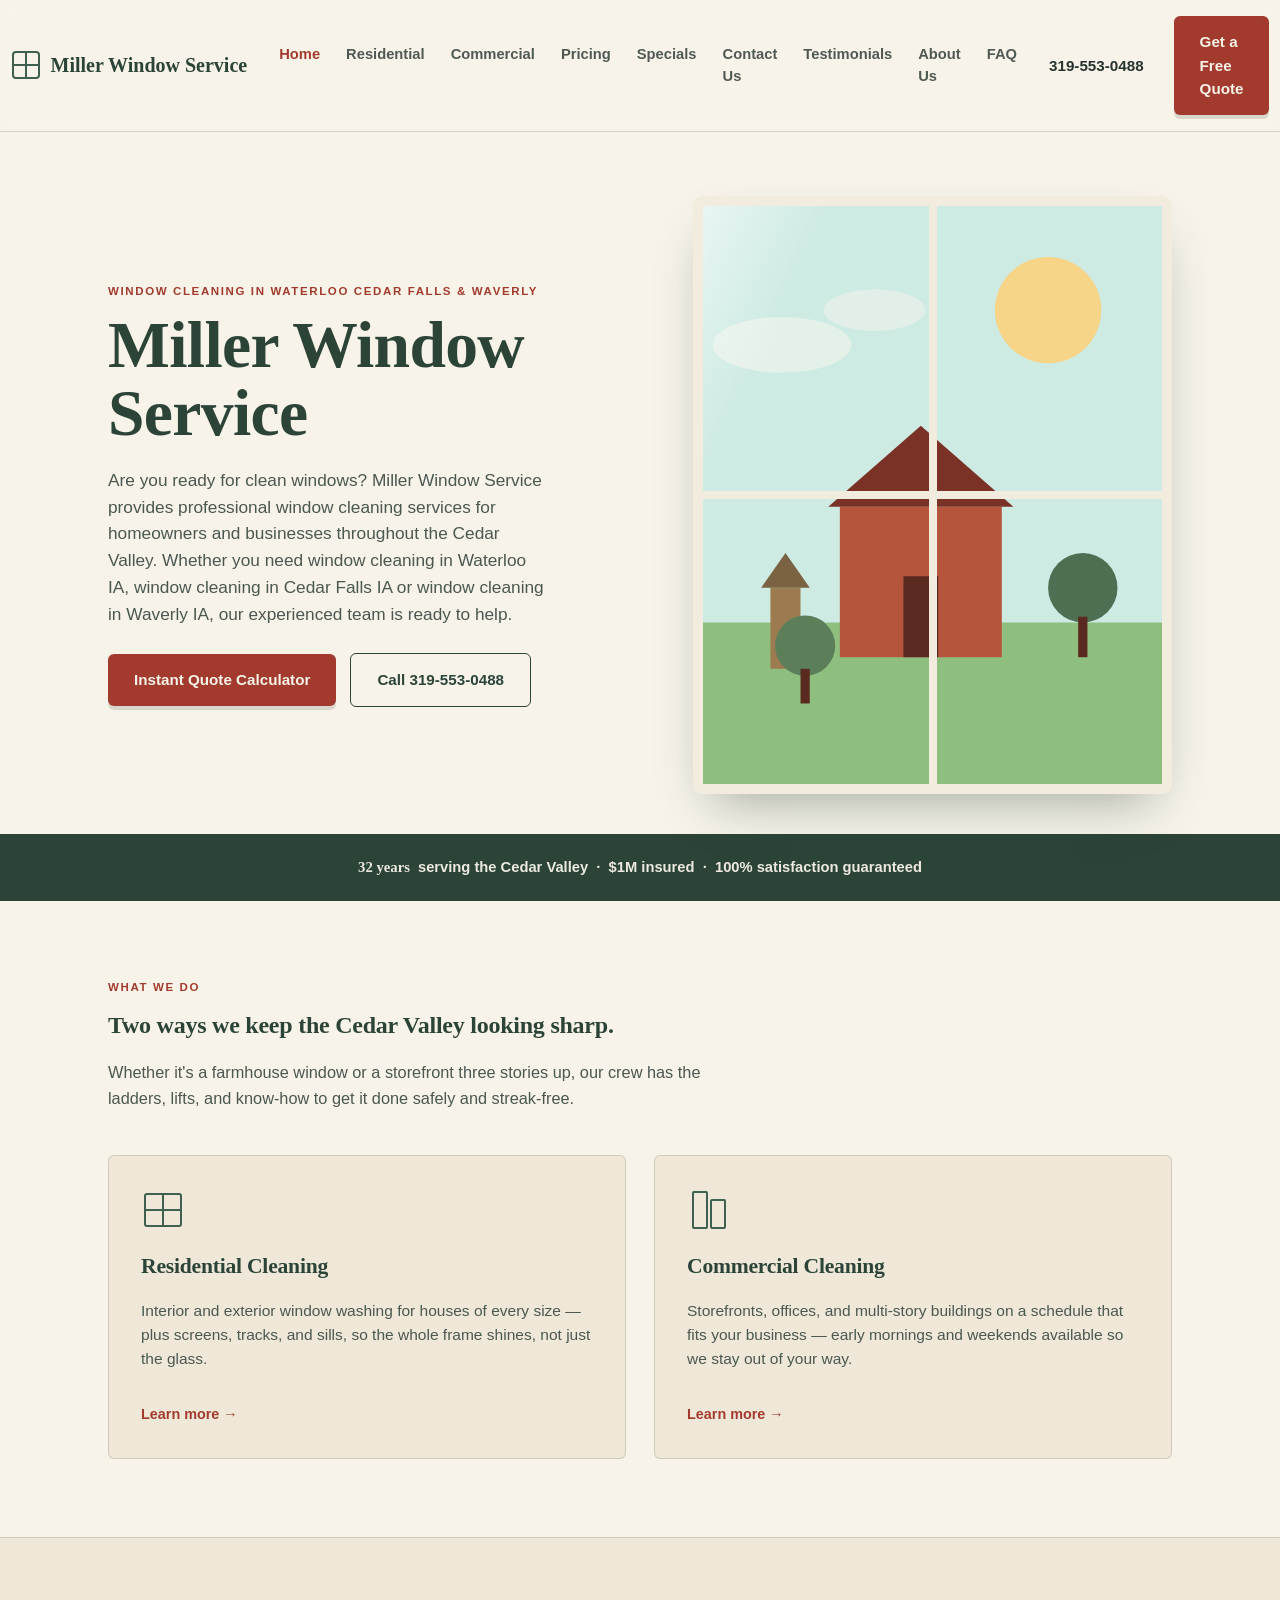
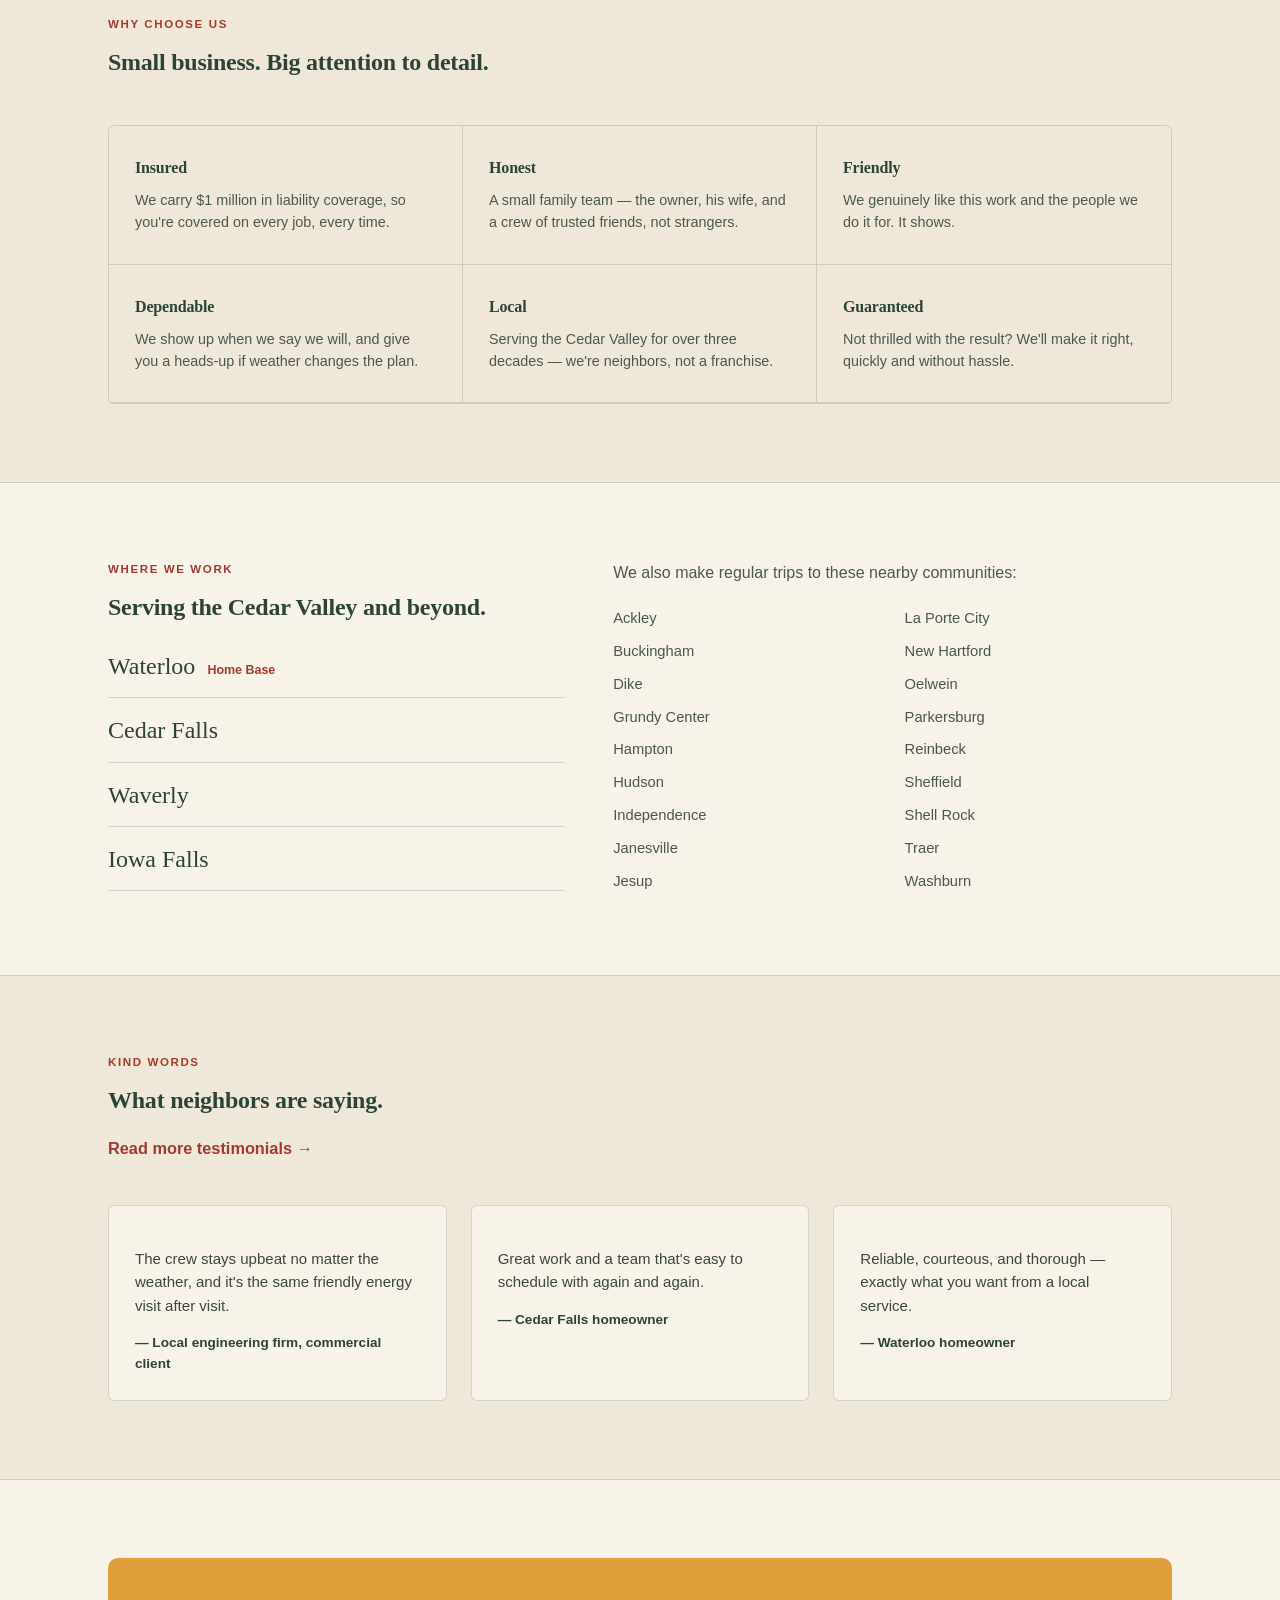
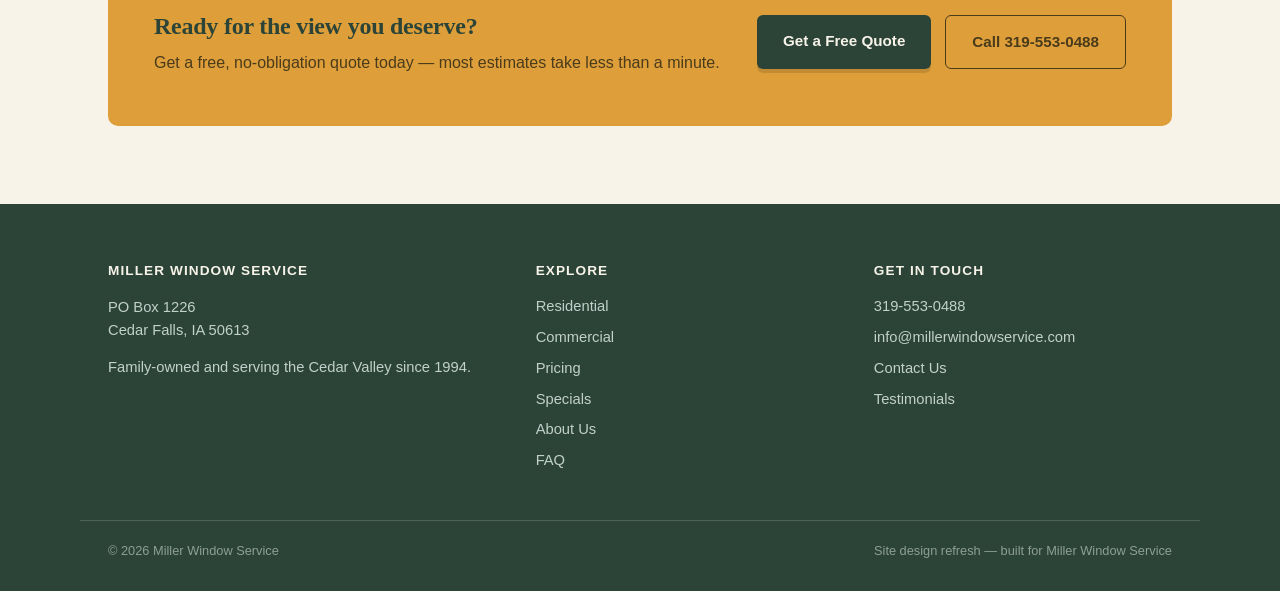
==== index.html @ 853b9652 "Initial site" ====
<!DOCTYPE html>
<html lang="en">
<head>
<meta charset="UTF-8">
<meta name="viewport" content="width=device-width, initial-scale=1.0">
<title>Miller Window Service — Cedar Valley Window Cleaning</title>
<link rel="stylesheet" href="styles.css">
</head>
<body>

<header>
  <div class="wrap nav">
    <a href="index.html" class="brand">
      <svg class="brand-mark" viewBox="0 0 30 30" fill="none">
        <rect x="2" y="2" width="26" height="26" rx="3" stroke="#3F5F4F" stroke-width="2"/>
        <line x1="15" y1="2" x2="15" y2="28" stroke="#3F5F4F" stroke-width="2"/>
        <line x1="2" y1="15" x2="28" y2="15" stroke="#3F5F4F" stroke-width="2"/>
      </svg>
      Miller Window Service
    </a>
    <nav class="links">
      <a href="index.html" class="active">Home</a>
      <a href="residential-window-cleaning.html">Residential</a>
      <a href="commercial.html">Commercial</a>
      <a href="pricing.html">Pricing</a>
      <a href="specials.html">Specials</a>
      <a href="contact.html">Contact Us</a>
      <a href="testimonials.html">Testimonials</a>
      <a href="about.html">About Us</a>
      <a href="faq.html">FAQ</a>
    </nav>
    <div class="nav-cta">
      <a class="phone-link" href="tel:3195530488">319-553-0488</a>
      <a class="btn btn-primary" href="pricing.html#calculator">Get a Free Quote</a>
      <button class="menu-toggle" aria-label="menu" aria-expanded="false">☰</button>
    </div>
  </div>
</header>

<section class="hero">
  <div class="wrap">
  <div>
    <div class="eyebrow">WINDOW CLEANING IN WATERLOO CEDAR FALLS & WAVERLY</div>
    <h1 class="brand-title">Miller Window Service</h1>
    <p class="lead">Are you ready for clean windows? Miller Window Service provides professional window cleaning services for homeowners and businesses throughout the Cedar Valley. Whether you need window cleaning in Waterloo IA, window cleaning in Cedar Falls IA or window cleaning in Waverly IA, our experienced team is ready to help.</p>
    <div class="hero-actions">
      <a class="btn btn-primary" href="pricing.html#calculator">Instant Quote Calculator</a>
      <a class="btn btn-ghost" href="tel:3195530488">Call 319-553-0488</a>
    </div>
  </div>
  <div class="window-scene">
    <svg viewBox="0 0 400 500" preserveAspectRatio="xMidYMax slice">
      <rect width="400" height="500" fill="#CDEAE3"/>
      <circle cx="300" cy="90" r="46" fill="#F6D488"/>
      <ellipse cx="70" cy="120" rx="60" ry="24" fill="#EAF3EC" opacity="0.8"/>
      <ellipse cx="150" cy="90" rx="44" ry="18" fill="#EAF3EC" opacity="0.7"/>
      <rect x="0" y="360" width="400" height="140" fill="#8FBF7F"/>
      <rect x="120" y="260" width="140" height="130" fill="#B5563C"/>
      <polygon points="110,260 270,260 190,190" fill="#7A3226"/>
      <rect x="175" y="320" width="30" height="70" fill="#5A2A20"/>
      <rect x="60" y="330" width="26" height="70" fill="#9B7B4F"/>
      <polygon points="52,330 94,330 73,300" fill="#7A6242"/>
      <circle cx="330" cy="330" r="30" fill="#4F6F52"/>
      <rect x="326" y="355" width="8" height="35" fill="#5A2A20"/>
      <circle cx="90" cy="380" r="26" fill="#5C7F5A"/>
      <rect x="86" y="400" width="8" height="30" fill="#5A2A20"/>
    </svg>
    <div class="frame-mullion-v"></div>
    <div class="frame-mullion-h"></div>
    <div class="shine"></div>
  </div>
  </div>
</section>

<div class="trust-strip">
  <div class="wrap">
    <span><strong>32 years</strong> serving the Cedar Valley &nbsp;·&nbsp; $1M insured &nbsp;·&nbsp; 100% satisfaction guaranteed</span>
  </div>
</div>

<section id="services">
  <div class="wrap">
    <div class="section-head">
      <div class="eyebrow">What We Do</div>
      <h2>Two ways we keep the Cedar Valley looking sharp.</h2>
      <p>Whether it's a farmhouse window or a storefront three stories up, our crew has the ladders, lifts, and know-how to get it done safely and streak-free.</p>
    </div>
    <div class="services-grid">
      <div class="service-card">
        <svg class="icon" viewBox="0 0 44 44" fill="none"><rect x="4" y="6" width="36" height="32" rx="2" stroke="#3F5F4F" stroke-width="2"/><line x1="22" y1="6" x2="22" y2="38" stroke="#3F5F4F" stroke-width="2"/><line x1="4" y1="22" x2="40" y2="22" stroke="#3F5F4F" stroke-width="2"/></svg>
        <h3>Residential Cleaning</h3>
        <p>Interior and exterior window washing for houses of every size — plus screens, tracks, and sills, so the whole frame shines, not just the glass.</p>
        <a class="more" href="residential-window-cleaning.html">Learn more →</a>
      </div>
      <div class="service-card">
        <svg class="icon" viewBox="0 0 44 44" fill="none"><rect x="6" y="4" width="14" height="36" rx="1" stroke="#3F5F4F" stroke-width="2"/><rect x="24" y="12" width="14" height="28" rx="1" stroke="#3F5F4F" stroke-width="2"/><line x1="13" y1="12" x2="13" y2="12" stroke="#3F5F4F" stroke-width="2"/></svg>
        <h3>Commercial Cleaning</h3>
        <p>Storefronts, offices, and multi-story buildings on a schedule that fits your business — early mornings and weekends available so we stay out of your way.</p>
        <a class="more" href="commercial.html">Learn more →</a>
      </div>
    </div>
  </div>
</section>

<section id="why" style="background: var(--paper-dim); border-top:1px solid var(--line); border-bottom:1px solid var(--line);">
  <div class="wrap">
    <div class="section-head">
      <div class="eyebrow">Why Choose Us</div>
      <h2>Small business. Big attention to detail.</h2>
    </div>
    <div class="panes">
      <div class="pane"><h4>Insured</h4><p>We carry $1 million in liability coverage, so you're covered on every job, every time.</p></div>
      <div class="pane"><h4>Honest</h4><p>A small family team — the owner, his wife, and a crew of trusted friends, not strangers.</p></div>
      <div class="pane"><h4>Friendly</h4><p>We genuinely like this work and the people we do it for. It shows.</p></div>
      <div class="pane"><h4>Dependable</h4><p>We show up when we say we will, and give you a heads-up if weather changes the plan.</p></div>
      <div class="pane"><h4>Local</h4><p>Serving the Cedar Valley for over three decades — we're neighbors, not a franchise.</p></div>
      <div class="pane"><h4>Guaranteed</h4><p>Not thrilled with the result? We'll make it right, quickly and without hassle.</p></div>
    </div>
  </div>
</section>

<section id="area">
  <div class="wrap area-wrap">
    <div>
      <div class="eyebrow">Where We Work</div>
      <h2>Serving the Cedar Valley and beyond.</h2>
      <div class="area-primary" style="margin-top:22px;">
        <div class="area-town">Waterloo <span>Home Base</span></div>
        <div class="area-town">Cedar Falls</div>
        <div class="area-town">Waverly</div>
        <div class="area-town">Iowa Falls</div>
      </div>
    </div>
    <div>
      <p style="color:#4A5850; margin-top:0;">We also make regular trips to these nearby communities:</p>
      <div class="area-more">
        <div>Ackley</div><div>Buckingham</div><div>Dike</div><div>Grundy Center</div>
        <div>Hampton</div><div>Hudson</div><div>Independence</div><div>Janesville</div>
        <div>Jesup</div><div>La Porte City</div><div>New Hartford</div><div>Oelwein</div>
        <div>Parkersburg</div><div>Reinbeck</div><div>Sheffield</div><div>Shell Rock</div>
        <div>Traer</div><div>Washburn</div>
      </div>
    </div>
  </div>
</section>

<section id="testimonials" style="background: var(--paper-dim); border-top:1px solid var(--line); border-bottom:1px solid var(--line);">
  <div class="wrap">
    <div class="section-head">
      <div class="eyebrow">Kind Words</div>
      <h2>What neighbors are saying.</h2>
      <p><a href="testimonials.html" style="color:var(--barn); font-weight:700; text-decoration:none;">Read more testimonials →</a></p>
    </div>
    <div class="testi-grid">
      <div class="testi-card">
        <p>The crew stays upbeat no matter the weather, and it's the same friendly energy visit after visit.</p>
        <div class="who">— Local engineering firm, commercial client</div>
      </div>
      <div class="testi-card">
        <p>Great work and a team that's easy to schedule with again and again.</p>
        <div class="who">— Cedar Falls homeowner</div>
      </div>
      <div class="testi-card">
        <p>Reliable, courteous, and thorough — exactly what you want from a local service.</p>
        <div class="who">— Waterloo homeowner</div>
      </div>
    </div>
  </div>
</section>

<section id="contact">
  <div class="wrap">
    <div class="cta-band">
      <div>
        <h2>Ready for the view you deserve?</h2>
        <p>Get a free, no-obligation quote today — most estimates take less than a minute.</p>
      </div>
      <div style="display:flex; gap:14px; flex-wrap:wrap;">
        <a class="btn btn-primary" href="pricing.html#calculator">Get a Free Quote</a>
        <a class="btn btn-ghost" style="border-color:#4A3B1B; color:#4A3B1B;" href="tel:3195530488">Call 319-553-0488</a>
      </div>
    </div>
  </div>
</section>

<footer>
  <div class="wrap footer-grid">
    <div class="col">
      <h4>Miller Window Service</h4>
      <p>PO Box 1226<br>Cedar Falls, IA 50613</p>
      <p style="margin-top:10px;">Family-owned and serving the Cedar Valley since 1994.</p>
    </div>
    <div class="col">
      <h4>Explore</h4>
      <a href="residential-window-cleaning.html">Residential</a>
      <a href="commercial.html">Commercial</a>
      <a href="pricing.html">Pricing</a>
      <a href="specials.html">Specials</a>
      <a href="about.html">About Us</a>
      <a href="faq.html">FAQ</a>
    </div>
    <div class="col">
      <h4>Get In Touch</h4>
      <a href="tel:3195530488">319-553-0488</a>
      <a href="mailto:info@millerwindowservice.com">info@millerwindowservice.com</a>
      <a href="contact.html">Contact Us</a>
      <a href="testimonials.html">Testimonials</a>
    </div>
  </div>
  <div class="wrap footer-bottom">
    <span>© 2026 Miller Window Service</span>
    <span>Site design refresh — built for Miller Window Service</span>
  </div>
</footer>

<script src="script.js" defer></script>
</body>
</html>
---- styles.css ----
:root{
  --paper: #F7F3E9;
  --paper-dim: #EFE8D8;
  --ink: #26332F;
  --cedar: #3F5F4F;
  --cedar-deep: #2C4438;
  --amber: #DE9F3B;
  --barn: #A23B2E;
  --sky: #DCE9E4;
  --line: rgba(38,51,47,0.16);
  --radius: 6px;
  --serif: "Fraunces", Georgia, serif;
  --sans: "Inter", -apple-system, BlinkMacSystemFont, "Segoe UI", sans-serif;
}

@font-face{
  font-family:"Fraunces";
  src: local("Fraunces");
}

/* ===== RESET / BASE ===== */
*{ box-sizing: border-box; }
html{ scroll-behavior: smooth; }
body{
  margin:0;
  background: var(--paper);
  color: var(--ink);
  font-family: var(--sans);
  line-height: 1.55;
}
h1,h2,h3,h4{
  font-family: var(--serif);
  font-weight: 600;
  letter-spacing: -0.01em;
  margin: 0 0 0.4em;
  color: var(--cedar-deep);
}
a{ color: inherit; }
img,svg{ display:block; max-width:100%; }
.wrap{ max-width: 1120px; margin: 0 auto; padding: 0 28px; }
.eyebrow{
  font-family: var(--sans);
  font-size: 0.72rem;
  letter-spacing: 0.14em;
  text-transform: uppercase;
  color: var(--barn);
  font-weight: 700;
  margin-bottom: 10px;
}

/* ===== BUTTONS ===== */
button, .btn{
  font-family: var(--sans);
  font-weight: 700;
  font-size: 0.95rem;
  border: none;
  cursor: pointer;
  border-radius: var(--radius);
  padding: 14px 26px;
  display: inline-block;
  text-decoration: none;
  transition: transform 0.15s ease, box-shadow 0.15s ease;
}
.btn:hover{ transform: translateY(-2px); }
.btn-primary{ background: var(--barn); color: var(--paper); box-shadow: 0 4px 0 rgba(0,0,0,0.12); }
.btn-ghost{ background: transparent; color: var(--cedar-deep); border: 1.5px solid var(--cedar-deep); }

/* mullion divider — the window-pane cross motif used throughout as the signature structural device */
.mullion{
  position: relative;
  border-top: 1px solid var(--line);
}
.mullion::before{
  content:"";
  position:absolute; top:0; left:50%;
  width:1px; height:26px;
  background: var(--line);
}

/* ===== HEADER ===== */
header{
  position: sticky; top:0; z-index: 50;
  background: rgba(247,243,233,0.92);
  backdrop-filter: blur(6px);
  border-bottom: 1px solid var(--line);
}
.nav{
  position: relative;
  display:flex; align-items:center; justify-content:center;
  gap: 32px;
  padding: 16px 0;
}
.brand{
  display:flex; align-items:center; gap:10px; flex-shrink:0;
  font-family: var(--serif); font-weight:700; font-size:1.25rem;
  color: var(--cedar-deep); text-decoration:none; white-space:nowrap;
}
.brand-mark{ width:30px; height:30px; flex-shrink:0; }
nav.links{ display:flex; gap:26px; font-size:0.92rem; font-weight:600; }
nav.links a{ text-decoration:none; opacity:0.8; }
nav.links a.active, nav.links a:hover{ opacity:1; color: var(--barn); }
.nav-cta{ display:flex; align-items:center; gap:26px; }
.phone-link{ font-weight:700; text-decoration:none; font-size:0.95rem; white-space:nowrap; margin-right:4px; }
.menu-toggle{ display:none; background:none; border:none; font-size:1.6rem; cursor:pointer; padding:4px; color:var(--cedar-deep); }

@media (max-width: 860px){
  nav.links{ display:none; }
  nav.links.open{
    display:flex;
    flex-direction:column;
    align-items:flex-start;
    gap:16px;
    position:absolute;
    top:100%; left:0; right:0;
    background: var(--paper);
    padding:20px 28px;
    border-bottom:1px solid var(--line);
    box-shadow: 0 12px 24px -16px rgba(0,0,0,0.2);
    z-index: 40;
  }
  .menu-toggle{ display:block; }
  .phone-link{ display:none; }
}

/* ===== HOME HERO ===== */
.hero{
  padding: 64px 0 40px;
}
.hero .wrap{
  display:grid; grid-template-columns: 1.05fr 0.95fr; gap:56px; align-items:center;
}
.hero h1{ font-size: clamp(2.1rem, 4vw, 3rem); line-height:1.08; }
.hero h1.brand-title{ font-size: clamp(2.6rem, 5.4vw, 4.1rem); line-height:1.04; margin-bottom:0.3em; }
.hero p.lead{ font-size:1.08rem; color:#4A5850; max-width: 46ch; }
.hero-actions{ display:flex; gap:14px; margin-top:26px; flex-wrap:wrap; align-items:center;}
.since-badge{
  margin-top: 30px; display:flex; gap:12px; align-items:center;
  font-size:0.85rem; color:#5B6960;
}
.since-badge strong{ color: var(--cedar-deep); font-family: var(--serif); font-size:1.05rem; }

/* window-frame illustration */
.window-scene{
  position: relative;
  aspect-ratio: 4/5;
  background: linear-gradient(180deg, #BFE0DB 0%, #9DCFC7 55%, #DDE9C9 100%);
  border-radius: 10px;
  overflow: hidden;
  box-shadow: 0 24px 50px -20px rgba(44,68,56,0.45);
  border: 10px solid #F1ECDD;
}
.window-scene svg{ position:absolute; inset:0; width:100%; height:100%; }
.frame-mullion-v{ position:absolute; top:0; bottom:0; left:50%; width:8px; margin-left:-4px; background:#F1ECDD; z-index:5; }
.frame-mullion-h{ position:absolute; left:0; right:0; top:50%; height:8px; margin-top:-4px; background:#F1ECDD; z-index:5; }
.shine{
  position:absolute; inset:0; z-index:6; pointer-events:none;
  background: linear-gradient(115deg, rgba(255,255,255,0.55) 0%, rgba(255,255,255,0) 18%);
  mix-blend-mode: screen;
  animation: shine-move 7s ease-in-out infinite;
}
@keyframes shine-move{
  0%,100%{ transform: translateX(-6%) translateY(-4%); opacity:0.9; }
  50%{ transform: translateX(6%) translateY(4%); opacity:0.5; }
}

@media (max-width: 860px){
  .hero .wrap{ grid-template-columns: 1fr; }
  .hero{ padding-top:40px; }
}

/* ===== PAGE HERO (interior pages) ===== */
.page-hero{
  padding: 56px 0 46px;
  background: linear-gradient(180deg, var(--sky) 0%, var(--paper) 100%);
  border-bottom: 1px solid var(--line);
  position: relative;
}
.page-hero .frame-tick{
  position:absolute; top:0; bottom:0; left:50%; width:1px; background:var(--line);
}
.page-hero h1{ font-size: clamp(1.9rem, 3.6vw, 2.7rem); max-width: 20ch; }
.page-hero p{ max-width: 56ch; color:#4A5850; font-size:1.05rem; }
.breadcrumb{ font-size:0.82rem; color:#5B6960; margin-bottom:16px; }
.breadcrumb a{ text-decoration:none; font-weight:600; color:var(--cedar); }

/* ===== TRUST STRIP ===== */
.trust-strip{
  background: var(--cedar-deep); color: var(--paper);
  padding: 22px 0;
}
.trust-strip .wrap{
  display:flex; flex-wrap:wrap; gap:22px 40px; justify-content:center; align-items:center;
  font-size:0.92rem; font-weight:600; text-align:center;
}
.trust-strip span{ display:flex; align-items:center; gap:8px; opacity:0.95; }
.trust-strip strong{ color: var(--paper); font-family: var(--serif); }

/* ===== SECTIONS ===== */
section{ padding: 78px 0; }
.section-head{ max-width: 640px; margin-bottom: 44px; }
.section-head p{ color:#4A5850; font-size:1.02rem; }

/* services */
.services-grid{ display:grid; grid-template-columns: 1fr 1fr; gap: 28px; }
.service-card{
  background: var(--paper-dim);
  border: 1px solid var(--line);
  border-radius: var(--radius);
  padding: 32px;
  position:relative;
}
.service-card .icon{ width:44px; height:44px; margin-bottom:18px; }
.service-card h3{ font-size:1.35rem; }
.service-card p{ color:#4A5850; font-size:0.97rem; }
.service-card a.more{
  display:inline-flex; align-items:center; gap:6px;
  margin-top:16px; font-weight:700; font-size:0.9rem; color: var(--barn); text-decoration:none;
}
@media (max-width:760px){ .services-grid{ grid-template-columns:1fr; } }

/* why us — window pane grid of badges (the signature motif repeated) */
.panes{
  display:grid; grid-template-columns: repeat(3, 1fr);
  border: 1px solid var(--line); border-radius: var(--radius); overflow:hidden;
  background: var(--paper-dim);
}
.pane{
  padding: 30px 26px;
  border-right: 1px solid var(--line);
  border-bottom: 1px solid var(--line);
}
.panes .pane:nth-child(3n){ border-right:none; }
.pane h4{ font-size:1rem; margin-bottom:8px; }
.pane p{ font-size:0.9rem; color:#4A5850; margin:0; }
@media (max-width:760px){
  .panes{ grid-template-columns: 1fr 1fr; }
  .panes .pane:nth-child(3n){ border-right:1px solid var(--line); }
  .panes .pane:nth-child(2n){ border-right:none; }
}
@media (max-width:480px){
  .panes{ grid-template-columns: 1fr; }
  .panes .pane{ border-right:none !important; }
}

/* situational callouts, styled as window panes (interior pages) */
.panes3{ display:grid; grid-template-columns:repeat(3,1fr); border:1px solid var(--line); border-radius:var(--radius); overflow:hidden; background:var(--paper-dim); }
.panes3 .pane{ padding:28px 24px; border-right:1px solid var(--line); border-bottom:none; }
.panes3 .pane:last-child{ border-right:none; }
@media (max-width:760px){ .panes3{ grid-template-columns:1fr; } .panes3 .pane{ border-right:none; border-bottom:1px solid var(--line); } .panes3 .pane:last-child{ border-bottom:none; } }

/* two column intro (interior pages) */
.intro-grid{ display:grid; grid-template-columns: 1.1fr 0.9fr; gap:56px; align-items:start; }
.intro-grid p{ color:#3B473F; margin-bottom:18px; }
.side-card{
  background: var(--paper-dim); border:1px solid var(--line); border-radius:var(--radius); padding:28px;
}
.side-card h4{ font-size:1rem; }
.side-list{ list-style:none; margin:14px 0 0; padding:0; display:flex; flex-direction:column; gap:12px; }
.side-list li{ display:flex; gap:10px; font-size:0.92rem; color:#3B473F; }
.side-list li::before{ content:"✓"; color:var(--cedar); font-weight:700; flex-shrink:0; }
@media (max-width:860px){ .intro-grid{ grid-template-columns:1fr; } }

/* gallery — placeholder photo slots ready for real photography */
.gallery{ display:grid; grid-template-columns: repeat(4, 1fr); gap:18px; }
.photo-slot{
  aspect-ratio: 3/4; border-radius: var(--radius); border:1.5px dashed rgba(63,95,79,0.4);
  background: var(--paper-dim);
  display:flex; flex-direction:column; align-items:center; justify-content:center; gap:8px;
  text-align:center; padding:14px; color:#5B6960; font-size:0.8rem;
}
.photo-slot svg{ width:34px; height:34px; opacity:0.6; }
@media (max-width:860px){ .gallery{ grid-template-columns: 1fr 1fr; } }

/* service area */
.area-wrap{ display:grid; grid-template-columns: 0.9fr 1.1fr; gap: 48px; align-items:start; }
.area-primary{ display:flex; flex-direction:column; gap:14px; }
.area-town{
  display:flex; align-items:baseline; gap:12px;
  font-family: var(--serif); font-size:1.5rem; color:var(--cedar-deep);
  padding-bottom:12px; border-bottom: 1px solid var(--line);
}
.area-town span{ font-family: var(--sans); font-size:0.78rem; color: var(--barn); font-weight:700; }
.area-more{
  columns: 2; column-gap: 24px; font-size:0.92rem; color:#4A5850;
}
.area-more div{ padding: 5px 0; break-inside: avoid; }
@media (max-width:760px){ .area-wrap{ grid-template-columns:1fr; } }

/* testimonials */
.testi-grid{ display:grid; grid-template-columns: repeat(3,1fr); gap:24px; }
.testi-rail{ display:grid; grid-template-columns:repeat(3,1fr); gap:22px; }
.testi-card{
  background: var(--paper); border:1px solid var(--line); border-radius: var(--radius);
  padding: 26px; font-size:0.94rem;
}
.testi-card p{ color:#3B473F; }
.testi-card .who{ margin-top:14px; font-weight:700; font-size:0.85rem; color: var(--cedar-deep); }
@media (max-width:860px){ .testi-grid{ grid-template-columns:1fr; } .testi-rail{ grid-template-columns:1fr; } }

/* CTA band */
.cta-band{
  background: var(--amber);
  border-radius: 10px;
  padding: 50px 46px;
  display:flex; justify-content:space-between; align-items:center; gap:24px; flex-wrap:wrap;
}
.cta-band h2{ color: var(--cedar-deep); margin-bottom:6px; }
.cta-band p{ margin:0; color:#4A3B1B; }
.cta-band .btn-primary{ background: var(--cedar-deep); }

/* footer */
footer{ background: var(--cedar-deep); color: var(--sky); padding: 56px 0 30px; }
.footer-grid{ display:grid; grid-template-columns: 1.3fr 1fr 1fr; gap:40px; }
footer h4{ color: var(--paper); font-family: var(--sans); font-size:0.85rem; text-transform:uppercase; letter-spacing:0.08em; margin-bottom:14px; }
footer p, footer a{ color: rgba(220,233,228,0.85); text-decoration:none; font-size:0.92rem; }
footer .col a{ display:block; margin-bottom:8px; }
.footer-bottom{ margin-top:40px; padding-top:20px; border-top:1px solid rgba(220,233,228,0.18); font-size:0.8rem; color: rgba(220,233,228,0.55); display:flex; justify-content:space-between; flex-wrap:wrap; gap:10px; }
@media (max-width:760px){ .footer-grid{ grid-template-columns:1fr; } }

@media (prefers-reduced-motion: reduce){
  .shine{ animation: none; }
}

/* ===== PRICE TABLE ===== */
.price-table-wrap{ border:1px solid var(--line); border-radius: var(--radius); overflow:hidden; }
.price-table{ width:100%; border-collapse:collapse; background: var(--paper-dim); }
.price-table th, .price-table td{ padding:14px 20px; text-align:left; border-bottom:1px solid var(--line); }
.price-table th{ font-family:var(--sans); font-size:0.74rem; text-transform:uppercase; letter-spacing:0.06em; color:var(--barn); background:var(--paper); font-weight:700; }
.price-table td{ font-size:0.94rem; color:#3B473F; }
.price-table td.amount{ font-family:var(--serif); font-weight:600; color:var(--cedar-deep); font-size:1.05rem; }
.price-table tr:last-child td{ border-bottom:none; }

/* ===== PRICING ===== */
.pricing-grid{ display:grid; grid-template-columns: repeat(3,1fr); gap:24px; align-items:stretch; }
.price-card{
  background: var(--paper-dim); border:1px solid var(--line); border-radius: var(--radius);
  padding: 32px; text-align:center; display:flex; flex-direction:column;
}
.price-card.featured{ background: var(--paper); border:2px solid var(--barn); }
.price-card .price{ font-family: var(--serif); font-size:2rem; color: var(--cedar-deep); margin:10px 0; }
.price-card .price span{ font-family: var(--sans); font-size:0.85rem; color:#5B6960; font-weight:600; }
.price-card ul{ list-style:none; padding:0; margin:18px 0; text-align:left; flex-grow:1; }
.price-card ul li{ padding:8px 0; font-size:0.9rem; color:#4A5850; border-bottom:1px solid var(--line); }
.price-card ul li:last-child{ border-bottom:none; }
@media (max-width:860px){ .pricing-grid{ grid-template-columns:1fr; } }

/* ===== CONTACT FORM ===== */
.contact-grid{ display:grid; grid-template-columns: 1fr 1fr; gap:48px; align-items:start; }
.contact-info p{ color:#3B473F; }
.contact-info .side-list{ margin-top:22px; }
form.contact-form{ background: var(--paper-dim); border:1px solid var(--line); border-radius: var(--radius); padding:32px; }
.form-field{ display:flex; flex-direction:column; gap:6px; margin-bottom:18px; }
.form-field label{ font-size:0.85rem; font-weight:700; color: var(--cedar-deep); }
.form-field input, .form-field textarea{
  font-family: var(--sans); font-size:0.95rem; padding:12px 14px;
  border:1px solid var(--line); border-radius: var(--radius);
  background: var(--paper); color: var(--ink);
}
.form-field textarea{ resize:vertical; min-height:120px; }
@media (max-width:860px){ .contact-grid{ grid-template-columns:1fr; } }

/* ===== INSTANT QUOTE CALCULATOR ===== */
.calc-wrap{ display:grid; grid-template-columns: 1.6fr 1fr; gap:32px; align-items:start; }
.calc-grid{ display:flex; flex-direction:column; gap:14px; }
.calc-item{
  display:grid; grid-template-columns: 52px 1fr 70px 76px; align-items:center; gap:16px;
  background: var(--paper); border:1px solid var(--line); border-radius: var(--radius); padding:14px 18px;
}
.calc-icon{ width:44px; height:auto; flex-shrink:0; }
.calc-info h4{ font-size:1rem; margin-bottom:2px; }
.calc-info p{ margin:0; font-size:0.82rem; color:#5B6960; }
.calc-price{ font-family: var(--serif); font-weight:600; color: var(--cedar-deep); text-align:right; white-space:nowrap; }
.calc-qty{
  width:100%; padding:10px; text-align:center;
  font-family: var(--sans); font-size:0.95rem;
  border:1px solid var(--line); border-radius: var(--radius); background: var(--paper-dim); color: var(--ink);
}
.calc-summary{ position:sticky; top:96px; }
.calc-line-list{ margin:14px 0; display:flex; flex-direction:column; gap:8px; }
.calc-line{ display:flex; justify-content:space-between; font-size:0.88rem; color:#3B473F; padding-bottom:8px; border-bottom:1px solid var(--line); }
.calc-empty{ color:#8A968E; font-size:0.85rem; margin:14px 0; }
.calc-total-row{
  display:flex; justify-content:space-between; align-items:baseline;
  font-family: var(--serif); font-weight:700; font-size:1.2rem; color: var(--cedar-deep);
  padding-top:12px; margin-top:4px; border-top:2px solid var(--barn);
}
@media (max-width:860px){
  .calc-wrap{ grid-template-columns:1fr; }
  .calc-item{ grid-template-columns: 40px 1fr; row-gap:10px; }
  .calc-price{ grid-column:2; text-align:left; }
  .calc-qty{ grid-column:2; width:80px; }
}

/* ===== TEAM ===== */
.team-grid{ display:grid; grid-template-columns:repeat(3,1fr); gap:28px; }
.team-card{ background:var(--paper); border:1px solid var(--line); border-radius:var(--radius); padding:22px; }
.team-card .photo-slot{ aspect-ratio:1/1; margin-bottom:18px; }
.team-card h4{ font-size:1.1rem; margin-bottom:8px; }
.team-card p{ font-size:0.92rem; color:#4A5850; margin:0; }
@media (max-width:860px){ .team-grid{ grid-template-columns:1fr 1fr; } }
@media (max-width:560px){ .team-grid{ grid-template-columns:1fr; } }

/* ===== FAQ ===== */
.faq-list{ display:flex; flex-direction:column; gap:14px; max-width:780px; }
.faq-item{ background: var(--paper-dim); border:1px solid var(--line); border-radius: var(--radius); padding:6px 24px; }
.faq-item summary{
  cursor:pointer; font-family: var(--serif); font-weight:600; font-size:1.05rem;
  color: var(--cedar-deep); padding:16px 0; list-style:none; position:relative;
}
.faq-item summary::-webkit-details-marker{ display:none; }
.faq-item summary::after{ content:"+"; position:absolute; right:0; top:14px; font-family:var(--sans); font-size:1.3rem; color:var(--barn); }
.faq-item[open] summary::after{ content:"\2013"; }
.faq-item p{ color:#4A5850; padding-bottom:18px; margin:0; }
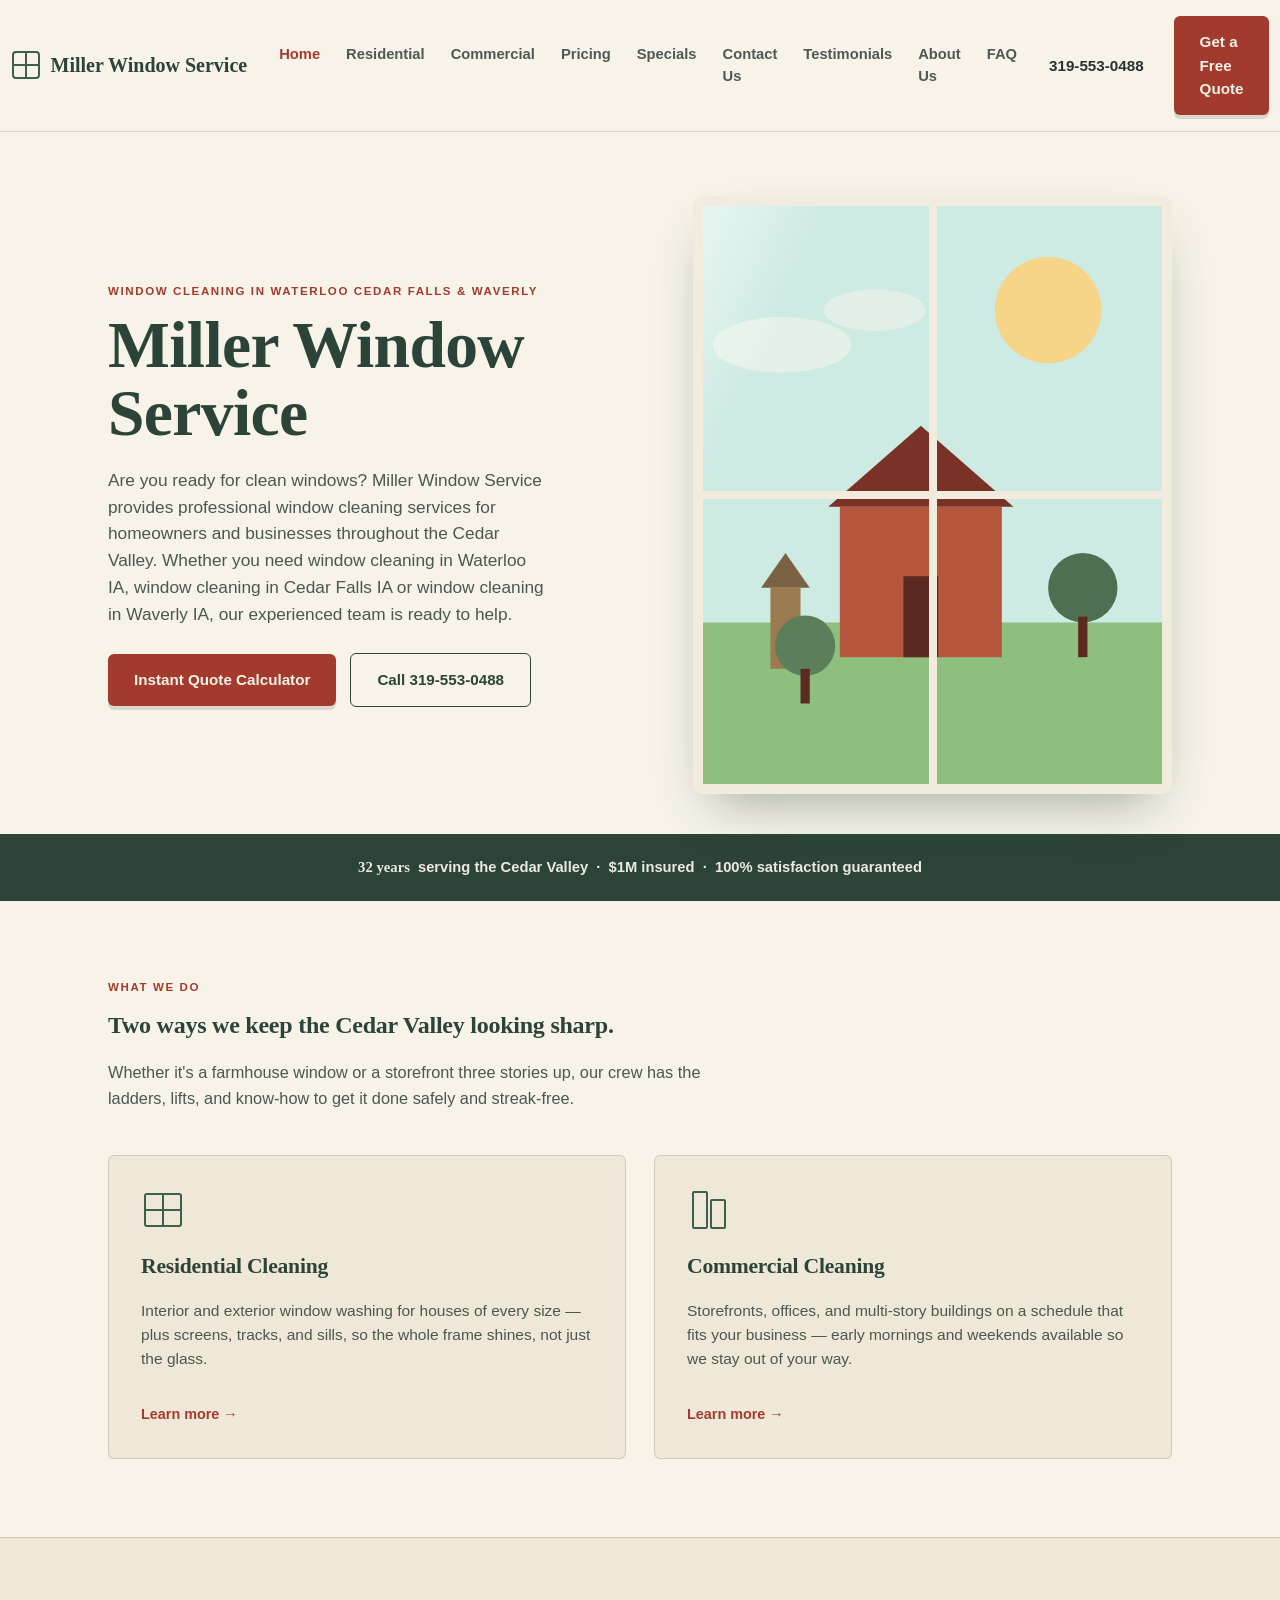
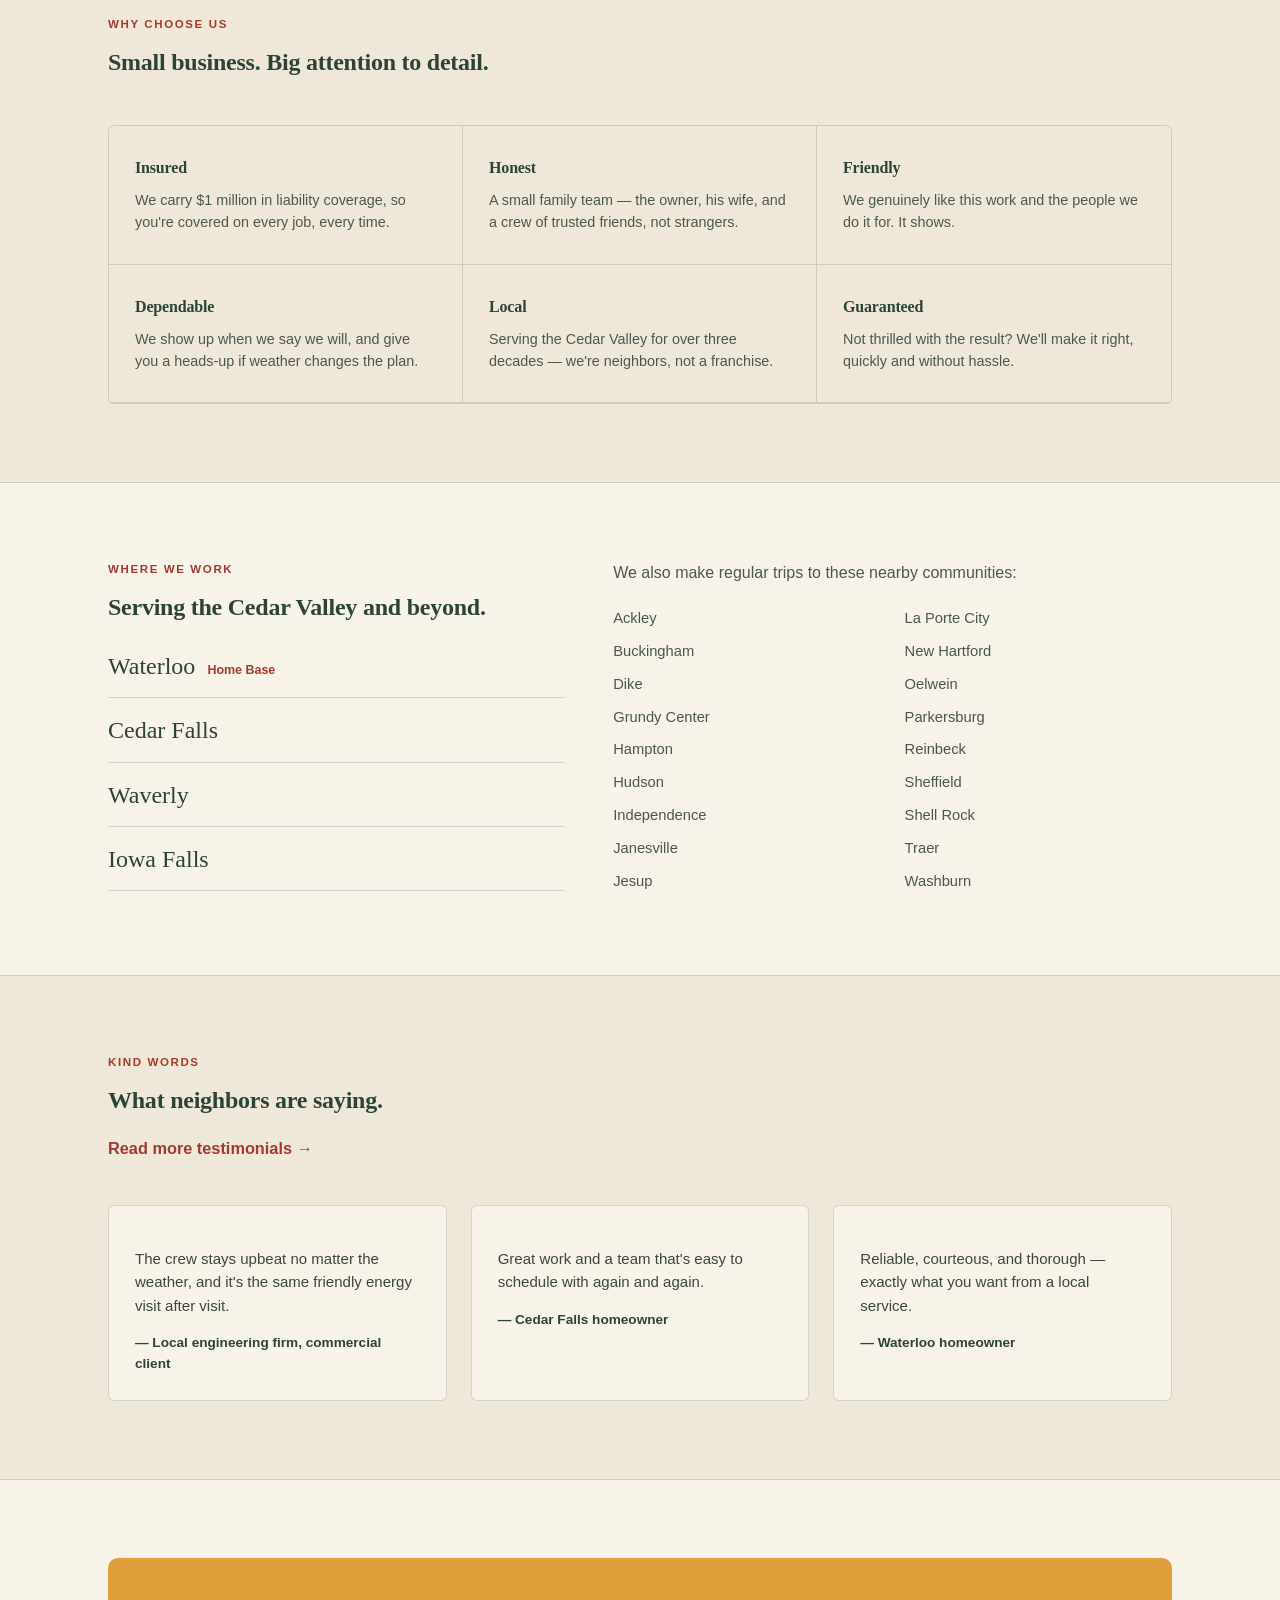
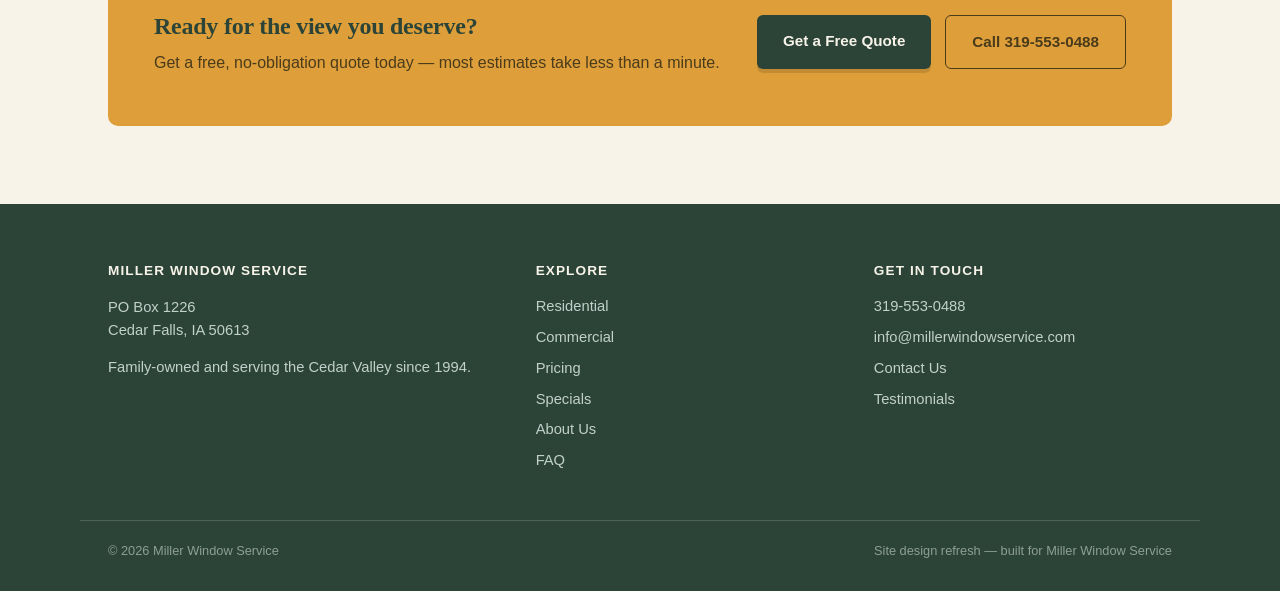
==== commit 5f2de3b8: "Lock viewport zoom to fix iOS Safari loading page zoomed in Adds maximum-scale=1.0 across all pages " ====
--- a/index.html
+++ b/index.html
@@ -2,7 +2,7 @@
 <html lang="en">
 <head>
 <meta charset="UTF-8">
-<meta name="viewport" content="width=device-width, initial-scale=1.0">
+<meta name="viewport" content="width=device-width, initial-scale=1.0, maximum-scale=1.0">
 <title>Miller Window Service — Cedar Valley Window Cleaning</title>
 <link rel="stylesheet" href="styles.css">
 </head>
--- a/styles.css
+++ b/styles.css
@@ -80,8 +80,7 @@
 /* ===== HEADER ===== */
 header{
   position: sticky; top:0; z-index: 50;
-  background: rgba(247,243,233,0.92);
-  backdrop-filter: blur(6px);
+  background: var(--paper);
   border-bottom: 1px solid var(--line);
 }
 .nav{
@@ -103,7 +102,7 @@
 .phone-link{ font-weight:700; text-decoration:none; font-size:0.95rem; white-space:nowrap; margin-right:4px; }
 .menu-toggle{ display:none; background:none; border:none; font-size:1.6rem; cursor:pointer; padding:4px; color:var(--cedar-deep); }
 
-@media (max-width: 860px){
+@media (max-width: 960px){
   nav.links{ display:none; }
   nav.links.open{
     display:flex;
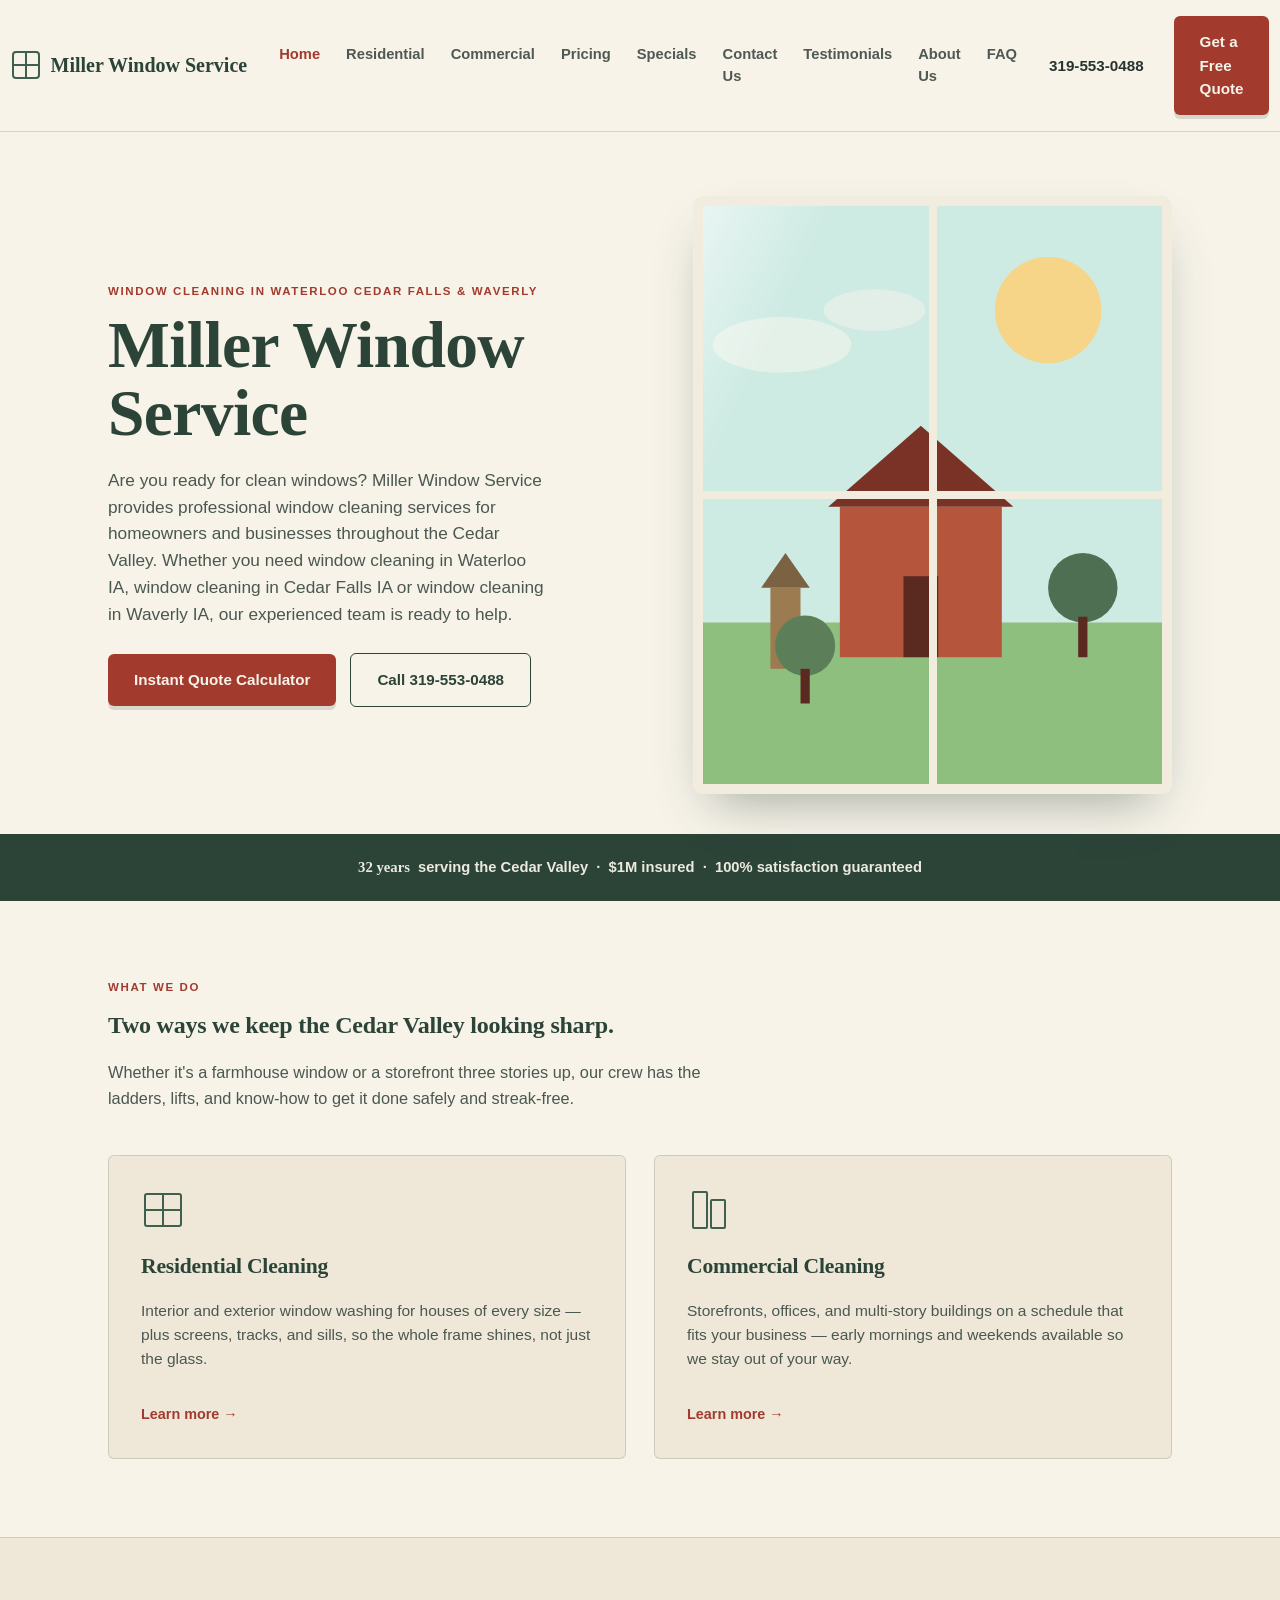
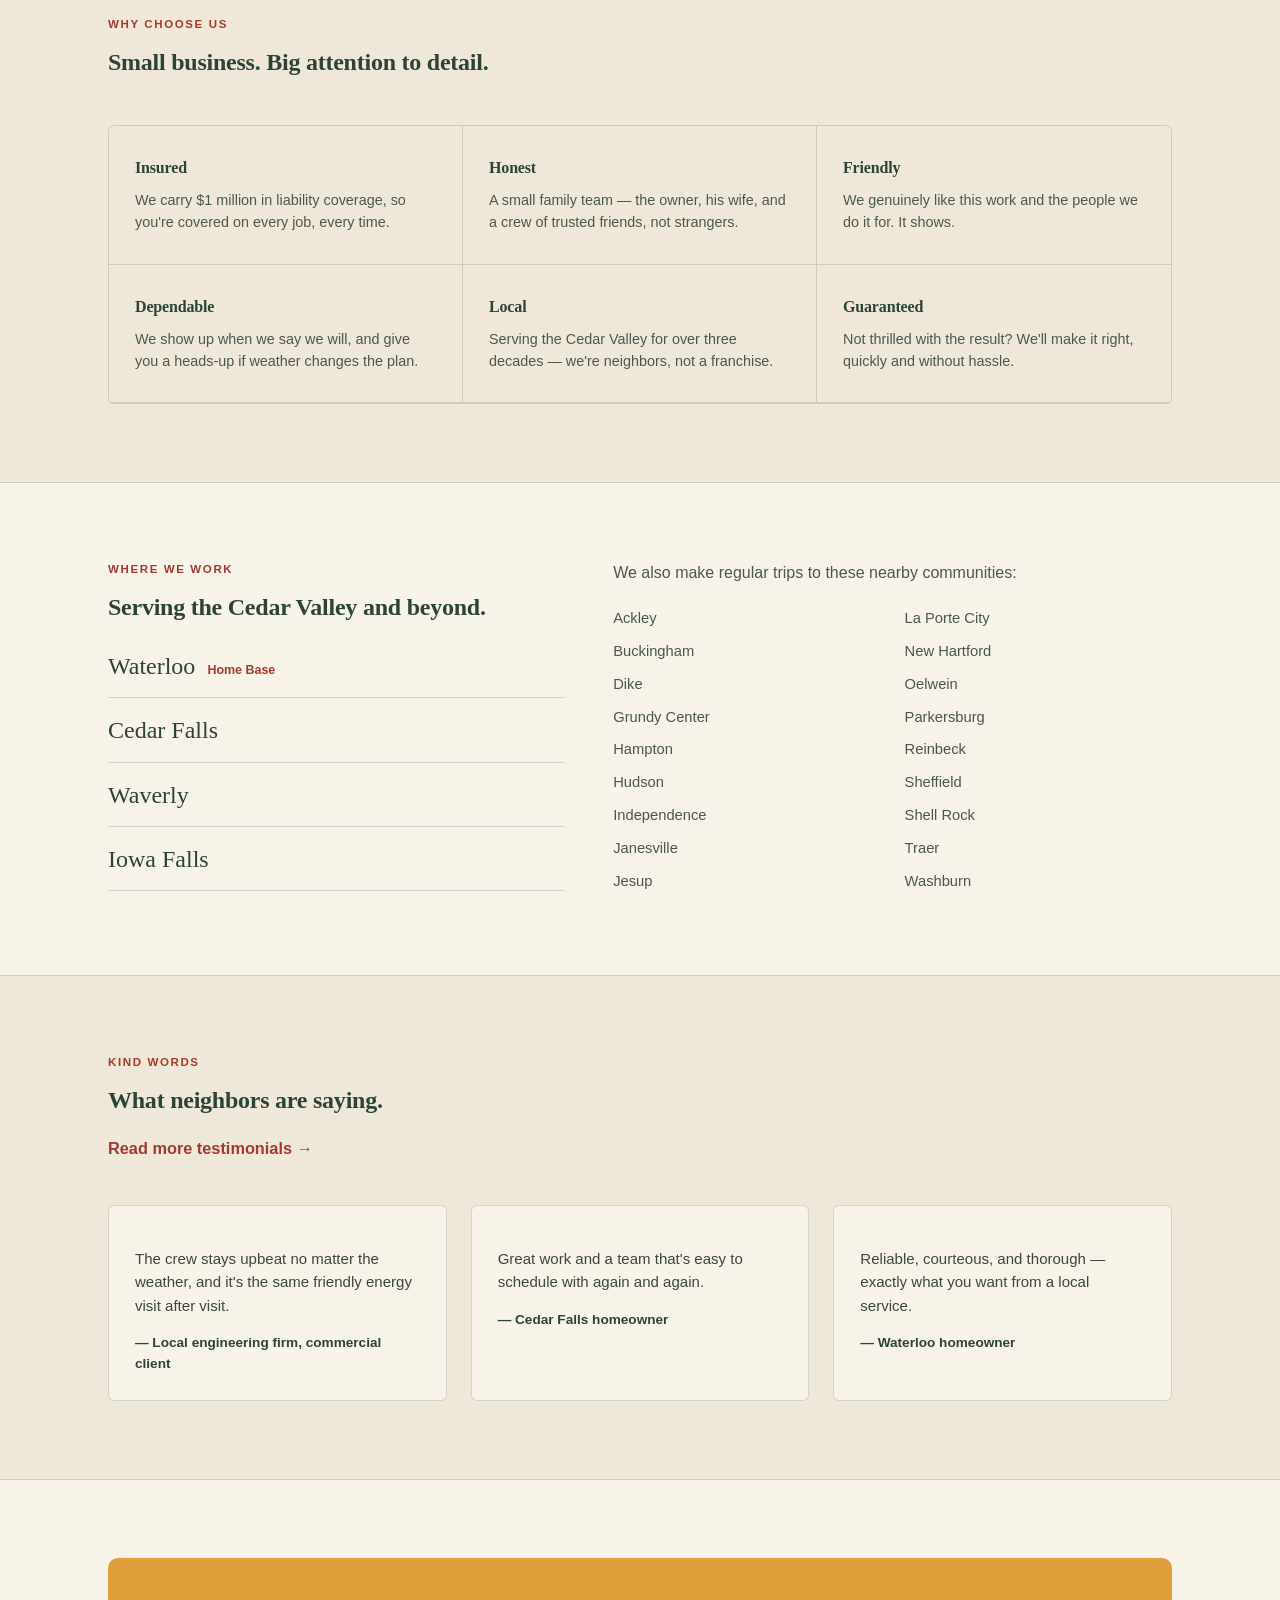
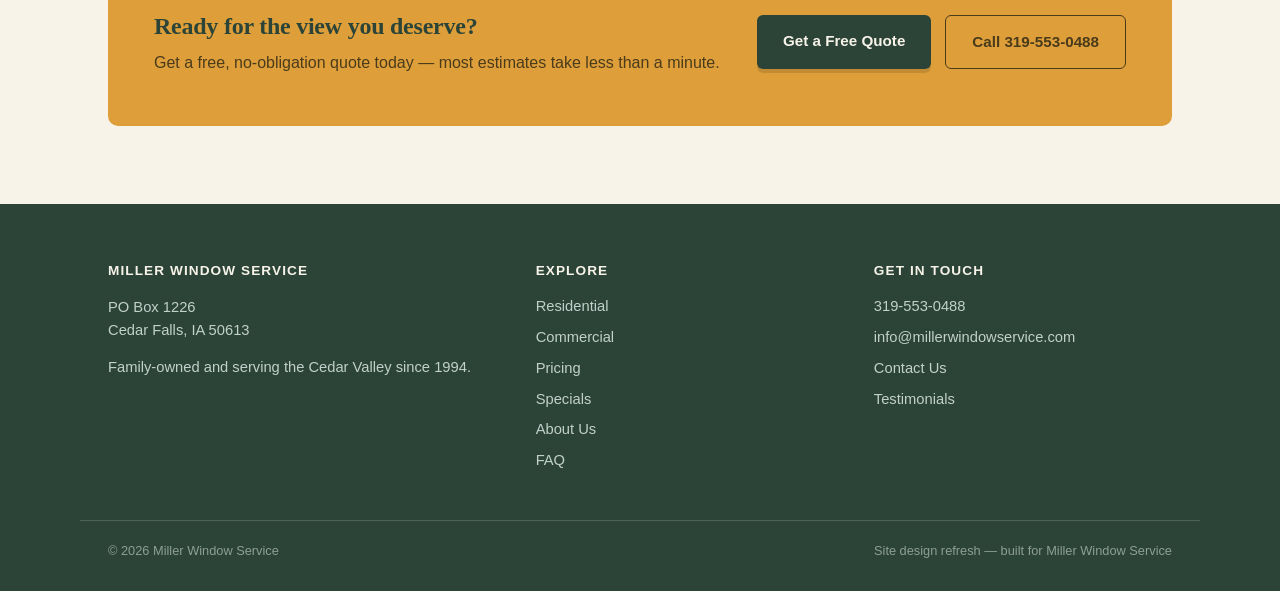
==== commit b72b1983: "Fix mobile header overflow that was pushing hamburger off-screen The real bug: at phone widths, the " ====
--- a/index.html
+++ b/index.html
@@ -4,7 +4,7 @@
 <meta charset="UTF-8">
 <meta name="viewport" content="width=device-width, initial-scale=1.0, maximum-scale=1.0">
 <title>Miller Window Service — Cedar Valley Window Cleaning</title>
-<link rel="stylesheet" href="styles.css">
+<link rel="stylesheet" href="styles.css?v=4">
 </head>
 <body>
 
@@ -16,7 +16,7 @@
         <line x1="15" y1="2" x2="15" y2="28" stroke="#3F5F4F" stroke-width="2"/>
         <line x1="2" y1="15" x2="28" y2="15" stroke="#3F5F4F" stroke-width="2"/>
       </svg>
-      Miller Window Service
+      <span class="brand-text">Miller Window Service</span>
     </a>
     <nav class="links">
       <a href="index.html" class="active">Home</a>
@@ -213,6 +213,6 @@
   </div>
 </footer>
 
-<script src="script.js" defer></script>
+<script src="script.js?v=4" defer></script>
 </body>
 </html>
--- a/styles.css
+++ b/styles.css
@@ -95,6 +95,7 @@
   color: var(--cedar-deep); text-decoration:none; white-space:nowrap;
 }
 .brand-mark{ width:30px; height:30px; flex-shrink:0; }
+.brand-text{ overflow:hidden; text-overflow:ellipsis; white-space:nowrap; }
 nav.links{ display:flex; gap:26px; font-size:0.92rem; font-weight:600; }
 nav.links a{ text-decoration:none; opacity:0.8; }
 nav.links a.active, nav.links a:hover{ opacity:1; color: var(--barn); }
@@ -119,7 +120,47 @@
   }
   .menu-toggle{ display:block; }
   .phone-link{ display:none; }
-}
+
+  /* At mobile widths, "Miller Window Service" + the quote button + the
+     hamburger icon together are wider than a phone screen. justify-content:
+     center was letting that overflow spill off BOTH edges equally, which is
+     what actually hid the hamburger (it was rendered past the right edge of
+     the viewport, not just visually zoomed). Pin brand left / actions right
+     instead, and let the brand text shrink and truncate so the quote button
+     and hamburger always stay fully on-screen. */
+  .nav{ justify-content: space-between; }
+  .brand{ flex-shrink:1; min-width:0; }
+  .brand-text{ min-width:0; }
+  .nav-cta{ gap:12px; flex-shrink:0; }
+  .nav-cta .btn{ font-size:0.82rem; padding:10px 14px; white-space:nowrap; }
+}
+
+/* JS-driven twin of the rules above. Some real-world iOS Safari sessions fail to
+   apply the max-width media query on first paint (it only kicks in after an
+   interaction forces a relayout). script.js measures window.innerWidth directly
+   on load and toggles this class, so the mobile nav shows up correctly even
+   when that browser quirk happens. */
+body.nav-compact nav.links{ display:none; }
+body.nav-compact nav.links.open{
+  display:flex;
+  flex-direction:column;
+  align-items:flex-start;
+  gap:16px;
+  position:absolute;
+  top:100%; left:0; right:0;
+  background: var(--paper);
+  padding:20px 28px;
+  border-bottom:1px solid var(--line);
+  box-shadow: 0 12px 24px -16px rgba(0,0,0,0.2);
+  z-index: 40;
+}
+body.nav-compact .menu-toggle{ display:block; }
+body.nav-compact .phone-link{ display:none; }
+body.nav-compact .nav{ justify-content: space-between; }
+body.nav-compact .brand{ flex-shrink:1; min-width:0; }
+body.nav-compact .brand-text{ min-width:0; }
+body.nav-compact .nav-cta{ gap:12px; flex-shrink:0; }
+body.nav-compact .nav-cta .btn{ font-size:0.82rem; padding:10px 14px; white-space:nowrap; }
 
 /* ===== HOME HERO ===== */
 .hero{
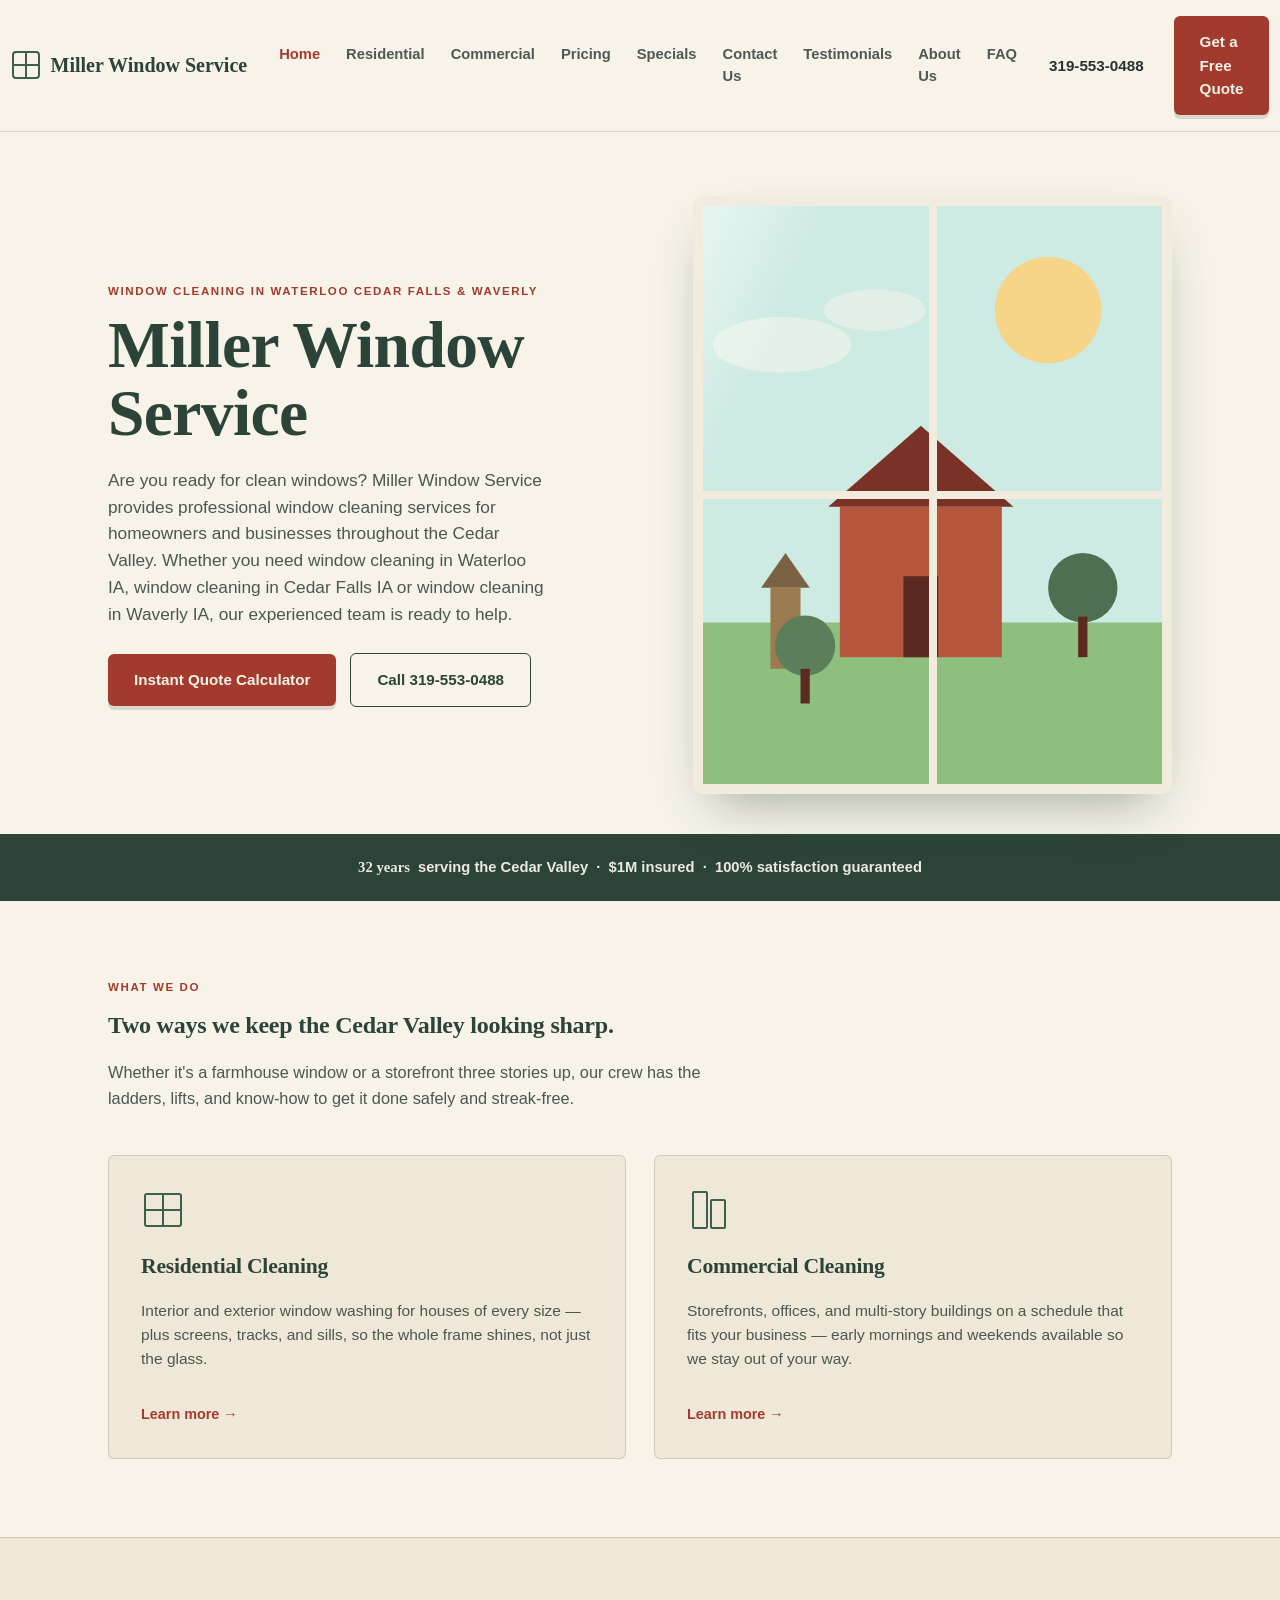
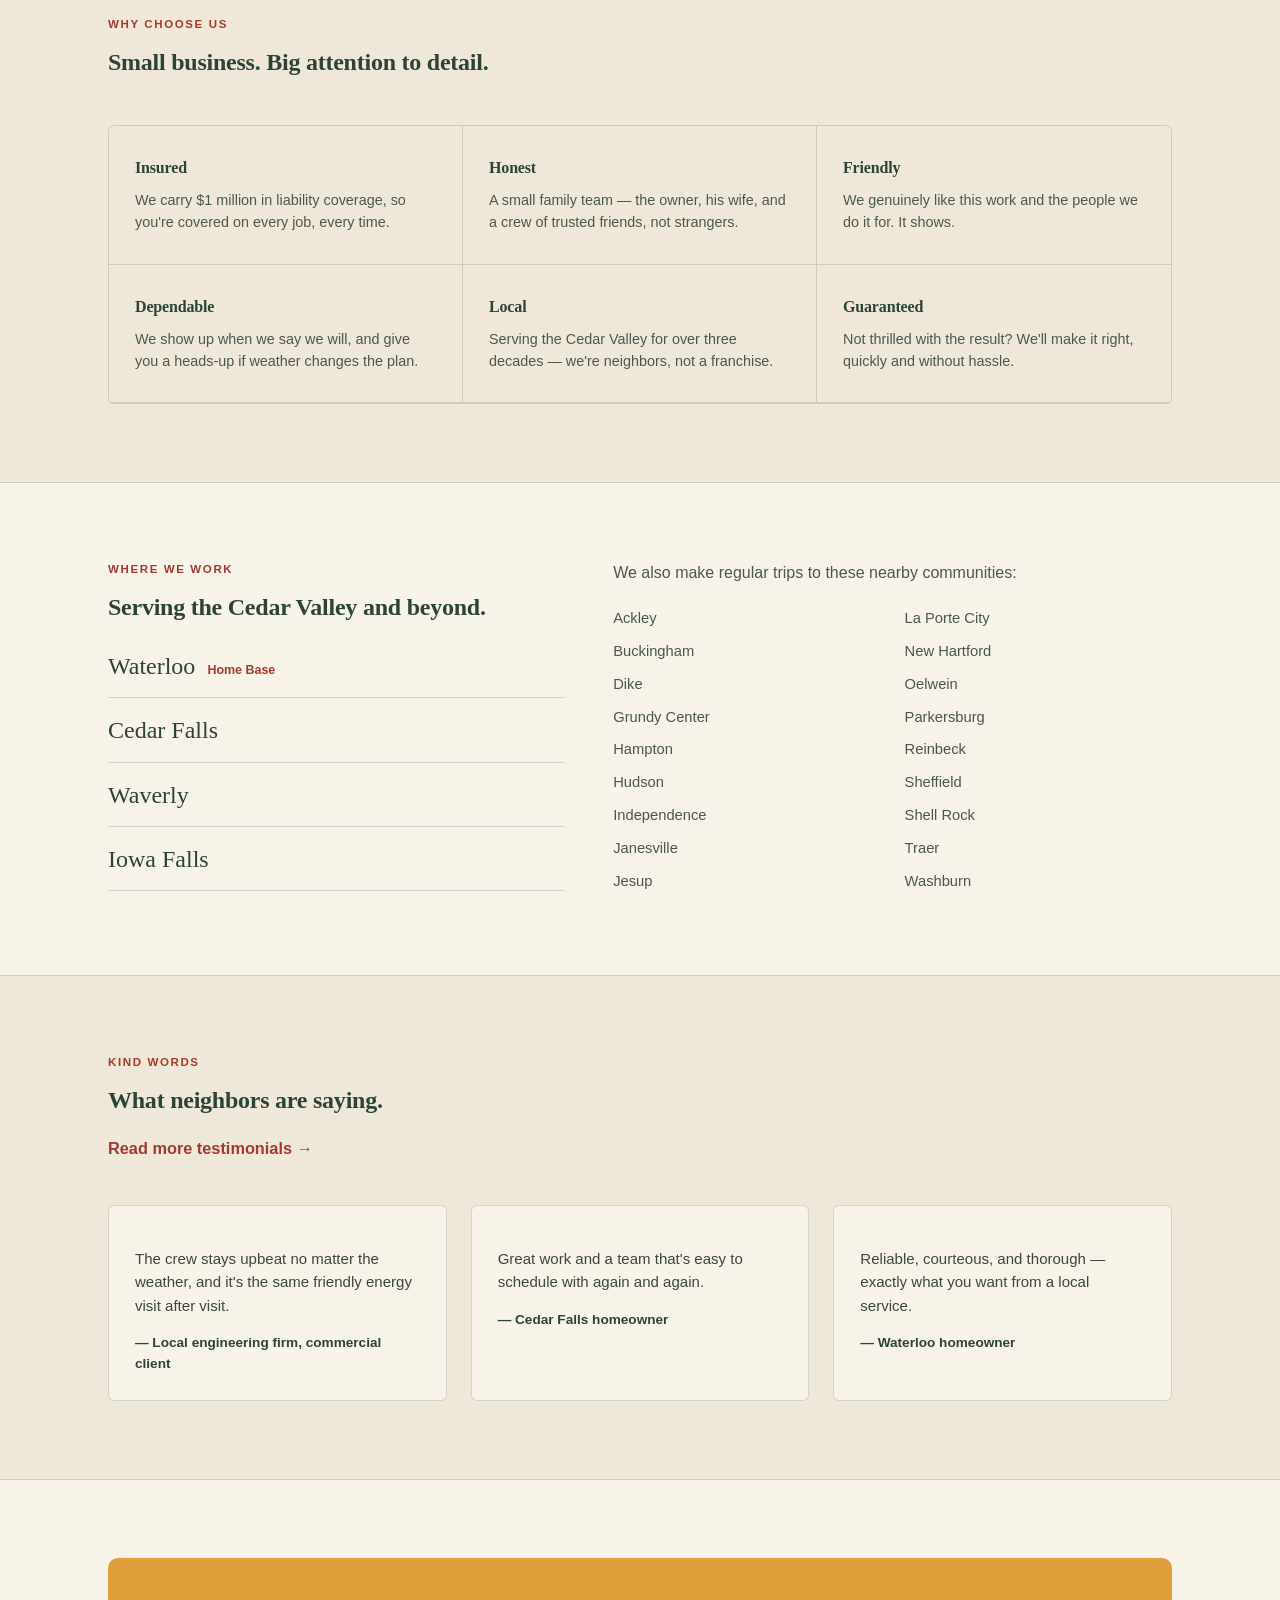
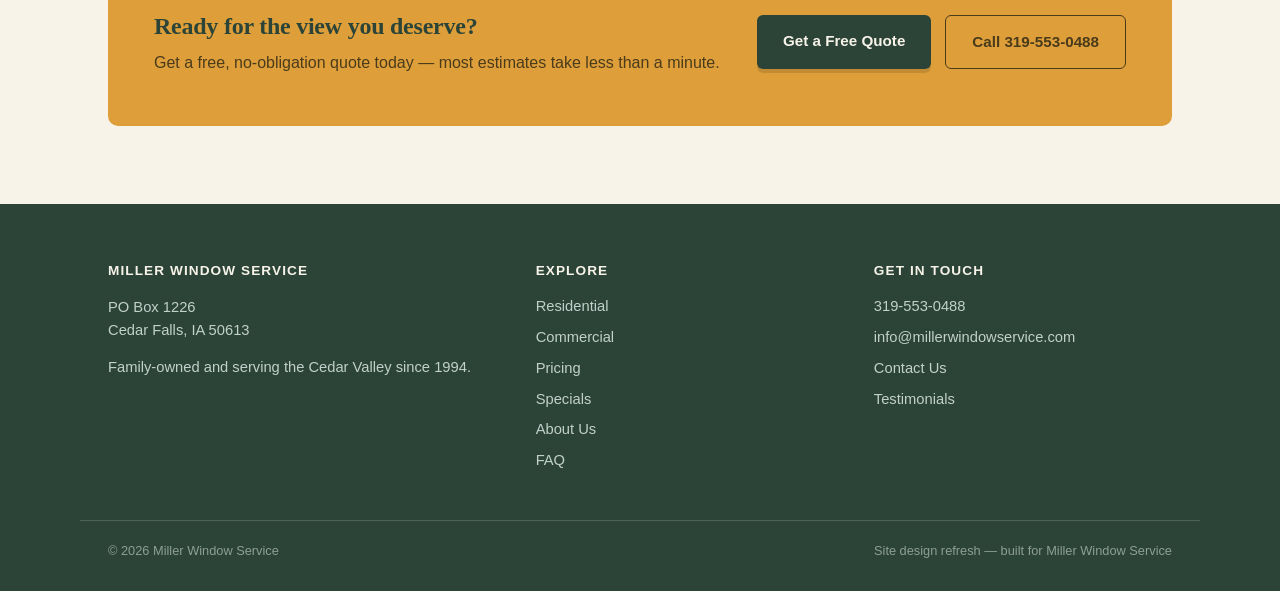
==== commit b64ded48: "Shrink brand name fluidly on narrow screens instead of truncating Replaced the ellipsis-truncation a" ====
--- a/index.html
+++ b/index.html
@@ -4,7 +4,7 @@
 <meta charset="UTF-8">
 <meta name="viewport" content="width=device-width, initial-scale=1.0, maximum-scale=1.0">
 <title>Miller Window Service — Cedar Valley Window Cleaning</title>
-<link rel="stylesheet" href="styles.css?v=4">
+<link rel="stylesheet" href="styles.css?v=5">
 </head>
 <body>
 
@@ -213,6 +213,6 @@
   </div>
 </footer>
 
-<script src="script.js?v=4" defer></script>
+<script src="script.js?v=5" defer></script>
 </body>
 </html>
--- a/styles.css
+++ b/styles.css
@@ -91,11 +91,19 @@
 }
 .brand{
   display:flex; align-items:center; gap:10px; flex-shrink:0;
-  font-family: var(--serif); font-weight:700; font-size:1.25rem;
+  font-family: var(--serif); font-weight:700;
+  font-size: clamp(0.8rem, 4vw, 1.25rem);
   color: var(--cedar-deep); text-decoration:none; white-space:nowrap;
 }
 .brand-mark{ width:30px; height:30px; flex-shrink:0; }
-.brand-text{ overflow:hidden; text-overflow:ellipsis; white-space:nowrap; }
+.brand-text{ white-space:nowrap; }
+
+/* Below a certain width, even the shrunk text plus the icon is tight —
+   drop the little window-mark icon first so the name stays readable and
+   there's still guaranteed room for the quote button + hamburger. */
+@media (max-width: 420px){
+  .brand-mark{ display:none; }
+}
 nav.links{ display:flex; gap:26px; font-size:0.92rem; font-weight:600; }
 nav.links a{ text-decoration:none; opacity:0.8; }
 nav.links a.active, nav.links a:hover{ opacity:1; color: var(--barn); }
@@ -126,8 +134,8 @@
      center was letting that overflow spill off BOTH edges equally, which is
      what actually hid the hamburger (it was rendered past the right edge of
      the viewport, not just visually zoomed). Pin brand left / actions right
-     instead, and let the brand text shrink and truncate so the quote button
-     and hamburger always stay fully on-screen. */
+     instead — the brand text itself already shrinks fluidly via its clamp()
+     font-size, so the quote button and hamburger always stay fully on-screen. */
   .nav{ justify-content: space-between; }
   .brand{ flex-shrink:1; min-width:0; }
   .brand-text{ min-width:0; }
